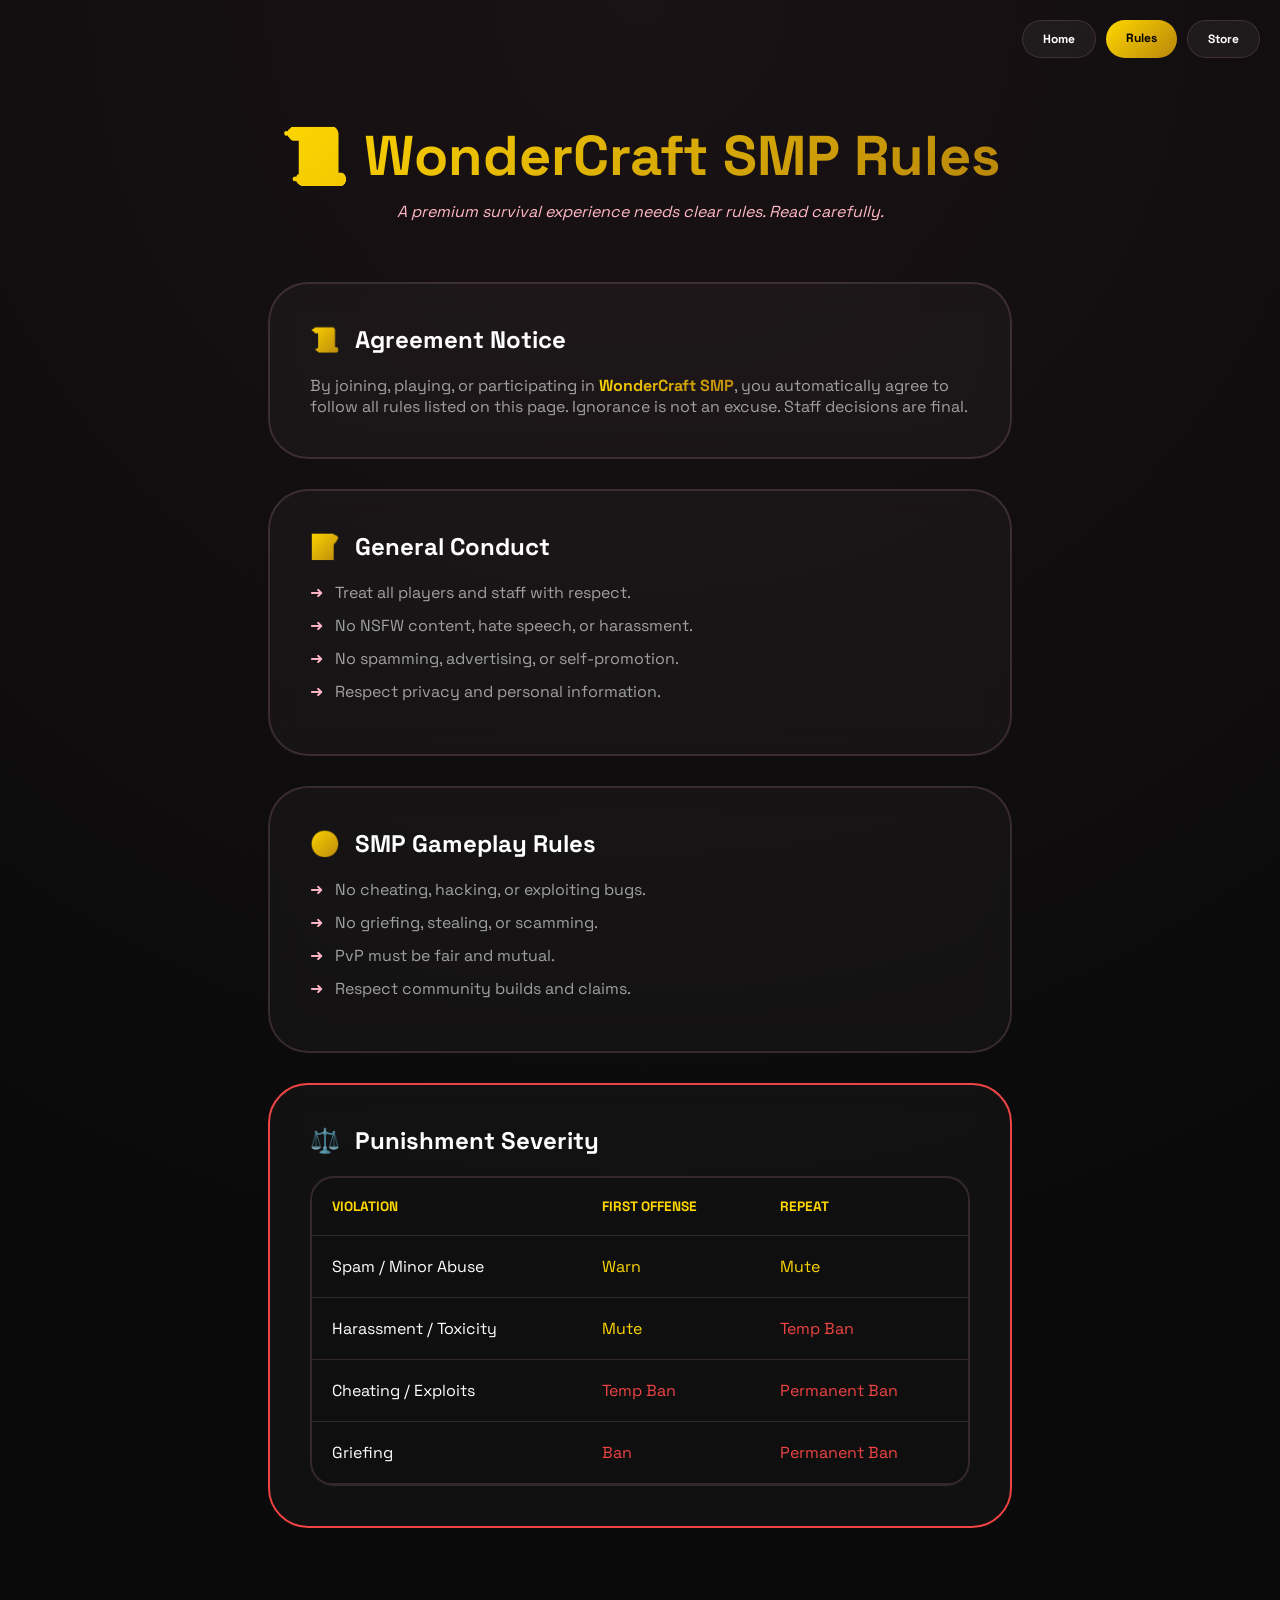
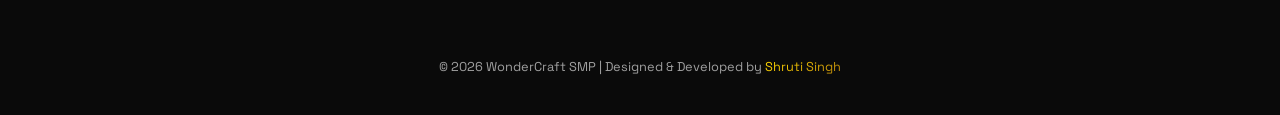
==== rules.html @ ac73b212 "Add official rules page for WonderCraft SMP This file contains the official rules for WonderCraft SM" ====
<!DOCTYPE html>
<html lang="en">
<head>
    <meta charset="UTF-8">
    <meta name="viewport" content="width=device-width, initial-scale=1.0">
    <title>WonderCraft SMP • Official Rules</title>
    <link href="https://fonts.bunny.net/css?family=Space+Grotesk:wght@400;600;700;800&display=swap" rel="stylesheet">
    
    <style>
        /* --- 1. Your Core CSS Variables & Setup --- */
        :root {
          --bg: #0a0a0a;
          --bg-sakura: #1a1215;
          --sakura: #ffb7c5;
          --gold: #FFD700;
          --gold-dark: #B8860B;
          --glass: rgba(255, 255, 255, 0.05);
          --border: rgba(255, 183, 197, 0.15);
          --text: #ffffff;
          --muted: #a0a0a0;
          --king-red: #ef4444;
        }

        * { margin: 0; padding: 0; box-sizing: border-box; font-family: "Space Grotesk", sans-serif; }

        body {
          background-color: var(--bg);
          background-image: radial-gradient(circle at top, var(--bg-sakura) 0%, var(--bg) 70%);
          color: var(--text);
          overflow-x: hidden;
          min-height: 100vh;
        }

        /* --- 2. Animations (Sakura Petals) --- */
        .petal {
          position: fixed;
          top: -10%;
          background-color: var(--sakura);
          border-radius: 10px 0 10px 10px;
          opacity: 0.3;
          pointer-events: none;
          z-index: 1;
          animation: fall linear infinite;
        }

        @keyframes fall {
          0% { transform: translateY(0vh) rotate(0deg); opacity: 0.8; }
          100% { transform: translateY(100vh) rotate(360deg); opacity: 0; }
        }

        /* --- 3. Typography & Navigation --- */
        .gold-gradient {
          background: linear-gradient(135deg, var(--gold) 0%, var(--gold-dark) 100%);
          -webkit-background-clip: text;
          -webkit-text-fill-color: transparent;
        }

        .page-nav {
          position: fixed;
          top: 20px;
          right: 20px;
          display: flex;
          gap: 10px;
          z-index: 999;
        }

        .page-nav a {
          padding: 10px 20px;
          border-radius: 999px;
          text-decoration: none;
          font-weight: 700;
          color: var(--text);
          background: var(--glass);
          border: 1px solid var(--border);
          backdrop-filter: blur(10px);
          font-size: 0.75rem;
          transition: 0.3s;
        }

        .page-nav .active {
          background: linear-gradient(135deg, var(--gold), var(--gold-dark));
          color: #000;
          border: none;
        }

        /* --- 4. Content Containers (Shop Box Style) --- */
        section { padding: 120px 10% 60px; max-width: 1000px; margin: 0 auto; }
        
        .rule-container {
          background: rgba(255, 255, 255, 0.03);
          border: 2px solid var(--border);
          padding: 40px;
          border-radius: 2.5rem;
          backdrop-filter: blur(15px);
          margin-bottom: 30px;
          transition: 0.4s;
        }

        .rule-container:hover {
          border-color: var(--gold);
          transform: translateY(-5px);
          box-shadow: 0 15px 40px rgba(255, 215, 0, 0.1);
        }

        .rule-title {
            display: flex;
            align-items: center;
            gap: 15px;
            font-size: 1.5rem;
            margin-bottom: 20px;
            font-weight: 800;
        }

        ul { list-style: none; }
        li { 
            margin-bottom: 12px; 
            padding-left: 25px; 
            position: relative; 
            color: var(--muted);
        }
        li::before {
            content: "➜";
            position: absolute;
            left: 0;
            color: var(--sakura);
        }

        /* --- 5. Punishment Table (Matrix Style) --- */
        .comparison-wrapper {
          overflow-x: auto;
          border-radius: 24px;
          background: rgba(15, 15, 15, 0.5);
          border: 2px solid var(--border);
          margin-top: 20px;
        }

        table { width: 100%; border-collapse: collapse; text-align: left; }
        th, td { padding: 20px; border-bottom: 1px solid var(--border); }
        th { color: var(--gold); font-weight: 800; text-transform: uppercase; font-size: 0.85rem; }
        
        .text-king { color: var(--king-red); }
        .text-emperor { color: var(--gold); }

        footer { text-align: center; padding: 40px; color: var(--muted); font-size: 0.8rem; }
    </style>
</head>
<body>

   <nav class="page-nav">
    <a href="index.html">Home</a>
    <a href="rules.html" class="active">Rules</a>
    <a href="store.html">Store</a>
</nav>


    <section>
        <div style="text-align: center; margin-bottom: 60px;">
            <h1 class="gold-gradient" style="font-size: 3.5rem; font-weight: 900;">📜 WonderCraft SMP Rules</h1>
            <p style="color: var(--sakura); font-style: italic; margin-top: 10px;">A premium survival experience needs clear rules. Read carefully.</p>
        </div>

        <div class="rule-container">
            <div class="rule-title"><span class="gold-gradient">📜</span> Agreement Notice</div>
            <p style="color: var(--muted);">By joining, playing, or participating in <b class="gold-gradient">WonderCraft SMP</b>, you automatically agree to follow all rules listed on this page. Ignorance is not an excuse. Staff decisions are final.</p>
        </div>

        <div class="rule-container">
            <div class="rule-title"><span class="gold-gradient">📝</span> General Conduct</div>
            <ul>
                <li>Treat all players and staff with respect.</li>
                <li>No NSFW content, hate speech, or harassment.</li>
                <li>No spamming, advertising, or self-promotion.</li>
                <li>Respect privacy and personal information.</li>
            </ul>
        </div>

        <div class="rule-container">
            <div class="rule-title"><span class="gold-gradient">🌍</span> SMP Gameplay Rules</div>
            <ul>
                <li>No cheating, hacking, or exploiting bugs.</li>
                <li>No griefing, stealing, or scamming.</li>
                <li>PvP must be fair and mutual.</li>
                <li>Respect community builds and claims.</li>
            </ul>
        </div>

        <div class="rule-container" style="border-color: var(--king-red);">
            <div class="rule-title"><span class="text-king">⚖️</span> Punishment Severity</div>
            <div class="comparison-wrapper">
                <table>
                    <thead>
                        <tr>
                            <th>Violation</th>
                            <th>First Offense</th>
                            <th>Repeat</th>
                        </tr>
                    </thead>
                    <tbody>
                        <tr>
                            <td>Spam / Minor Abuse</td>
                            <td class="text-emperor">Warn</td>
                            <td class="text-emperor">Mute</td>
                        </tr>
                        <tr>
                            <td>Harassment / Toxicity</td>
                            <td class="text-emperor">Mute</td>
                            <td class="text-king">Temp Ban</td>
                        </tr>
                        <tr>
                            <td>Cheating / Exploits</td>
                            <td class="text-king">Temp Ban</td>
                            <td class="text-king">Permanent Ban</td>
                        </tr>
                        <tr>
                            <td>Griefing</td>
                            <td class="text-king">Ban</td>
                            <td class="text-king">Permanent Ban</td>
                        </tr>
                    </tbody>
                </table>
            </div>
        </div>
    </section>

    <footer>
        © 2026 WonderCraft SMP | Designed & Developed by <span class="gold-gradient">Shruti Singh</span>
    </footer>

    <script>
        // Sakura Petal Logic
        function createPetal() {
            const petal = document.createElement('div');
            petal.classList.add('petal');
            petal.style.left = Math.random() * 100 + 'vw';
            petal.style.width = Math.random() * 10 + 5 + 'px';
            petal.style.height = petal.style.width;
            petal.style.animationDuration = Math.random() * 3 + 2 + 's';
            document.body.appendChild(petal);
            setTimeout(() => { petal.remove(); }, 5000);
        }
        setInterval(createPetal, 300);
    </script>
</body>
</html>
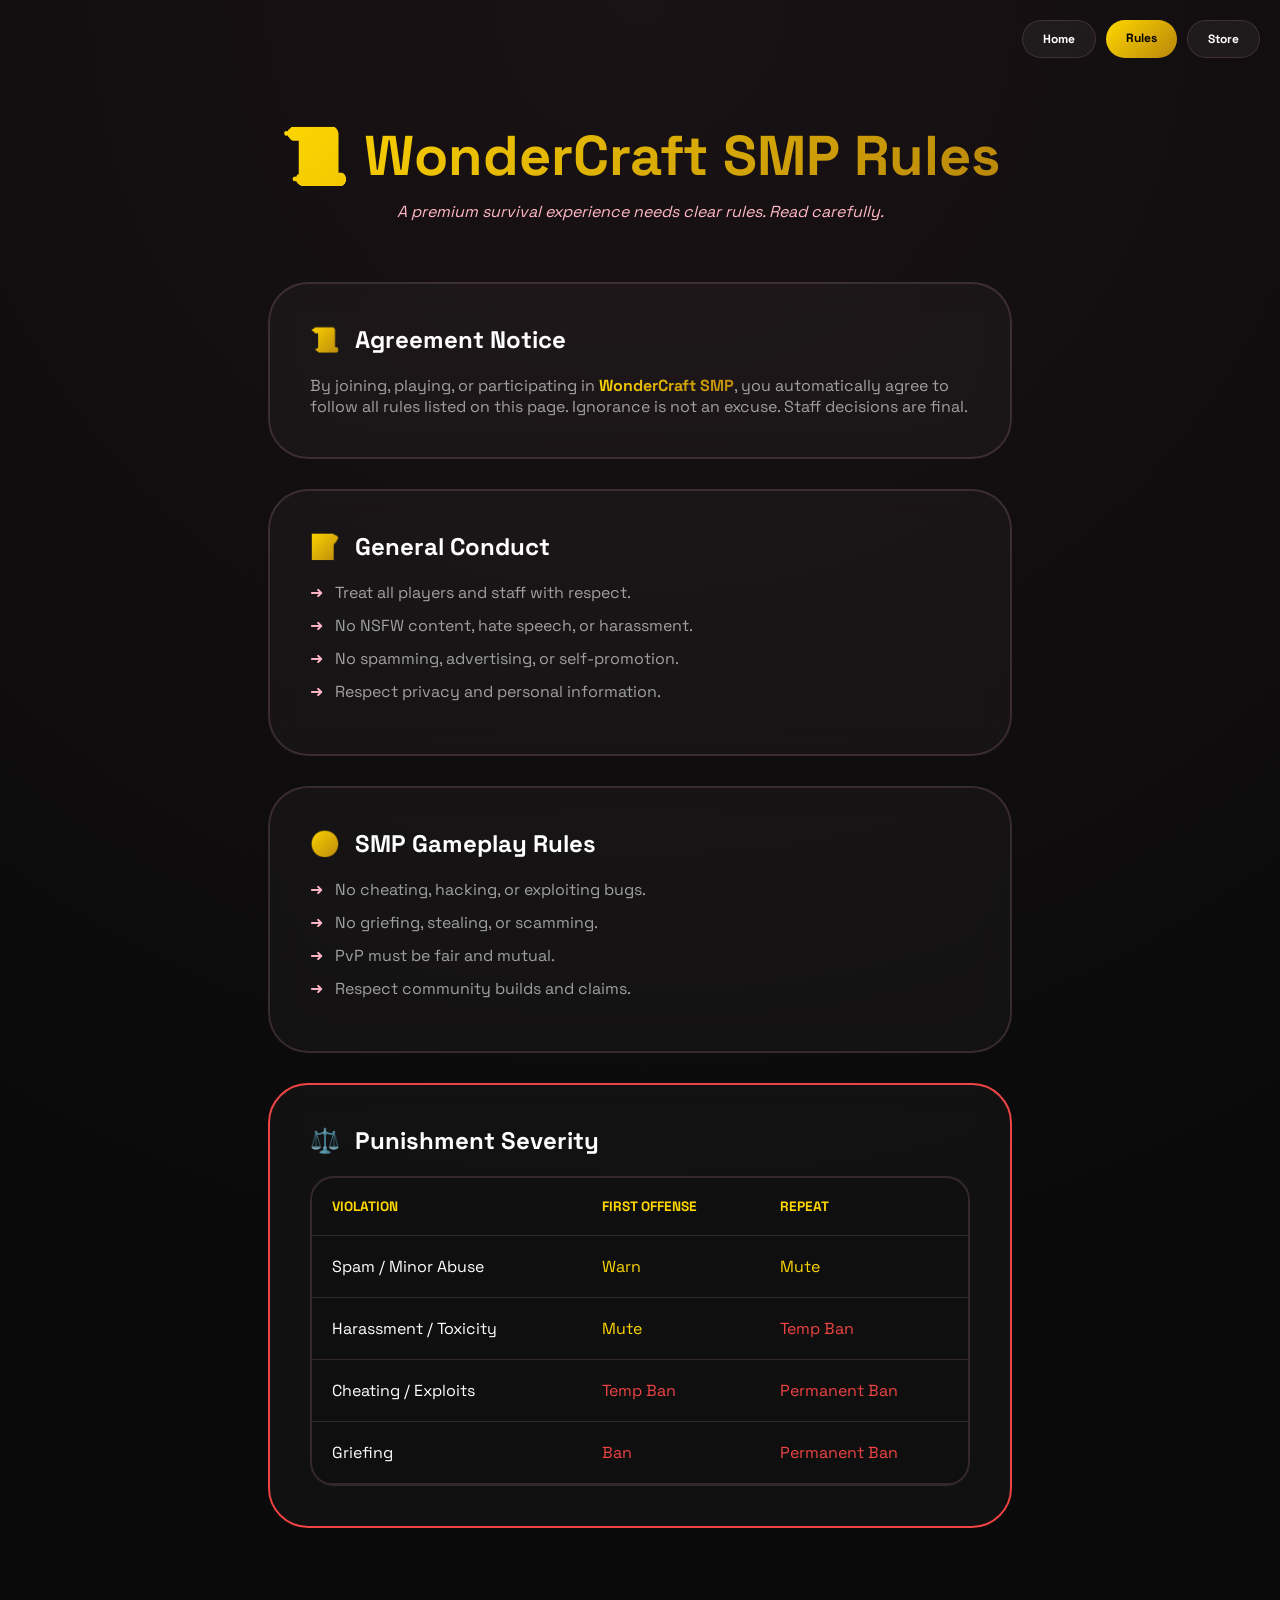
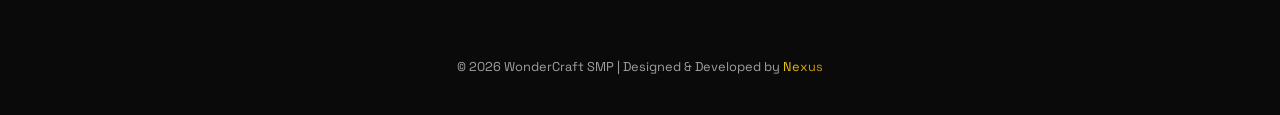
==== commit b932b550: "Update footer designer credit from Shruti Singh to Nexus" ====
--- a/rules.html
+++ b/rules.html
@@ -223,7 +223,7 @@
     </section>
 
     <footer>
-        © 2026 WonderCraft SMP | Designed & Developed by <span class="gold-gradient">Shruti Singh</span>
+        © 2026 WonderCraft SMP | Designed & Developed by <span class="gold-gradient">Nexus</span>
     </footer>
 
     <script>
